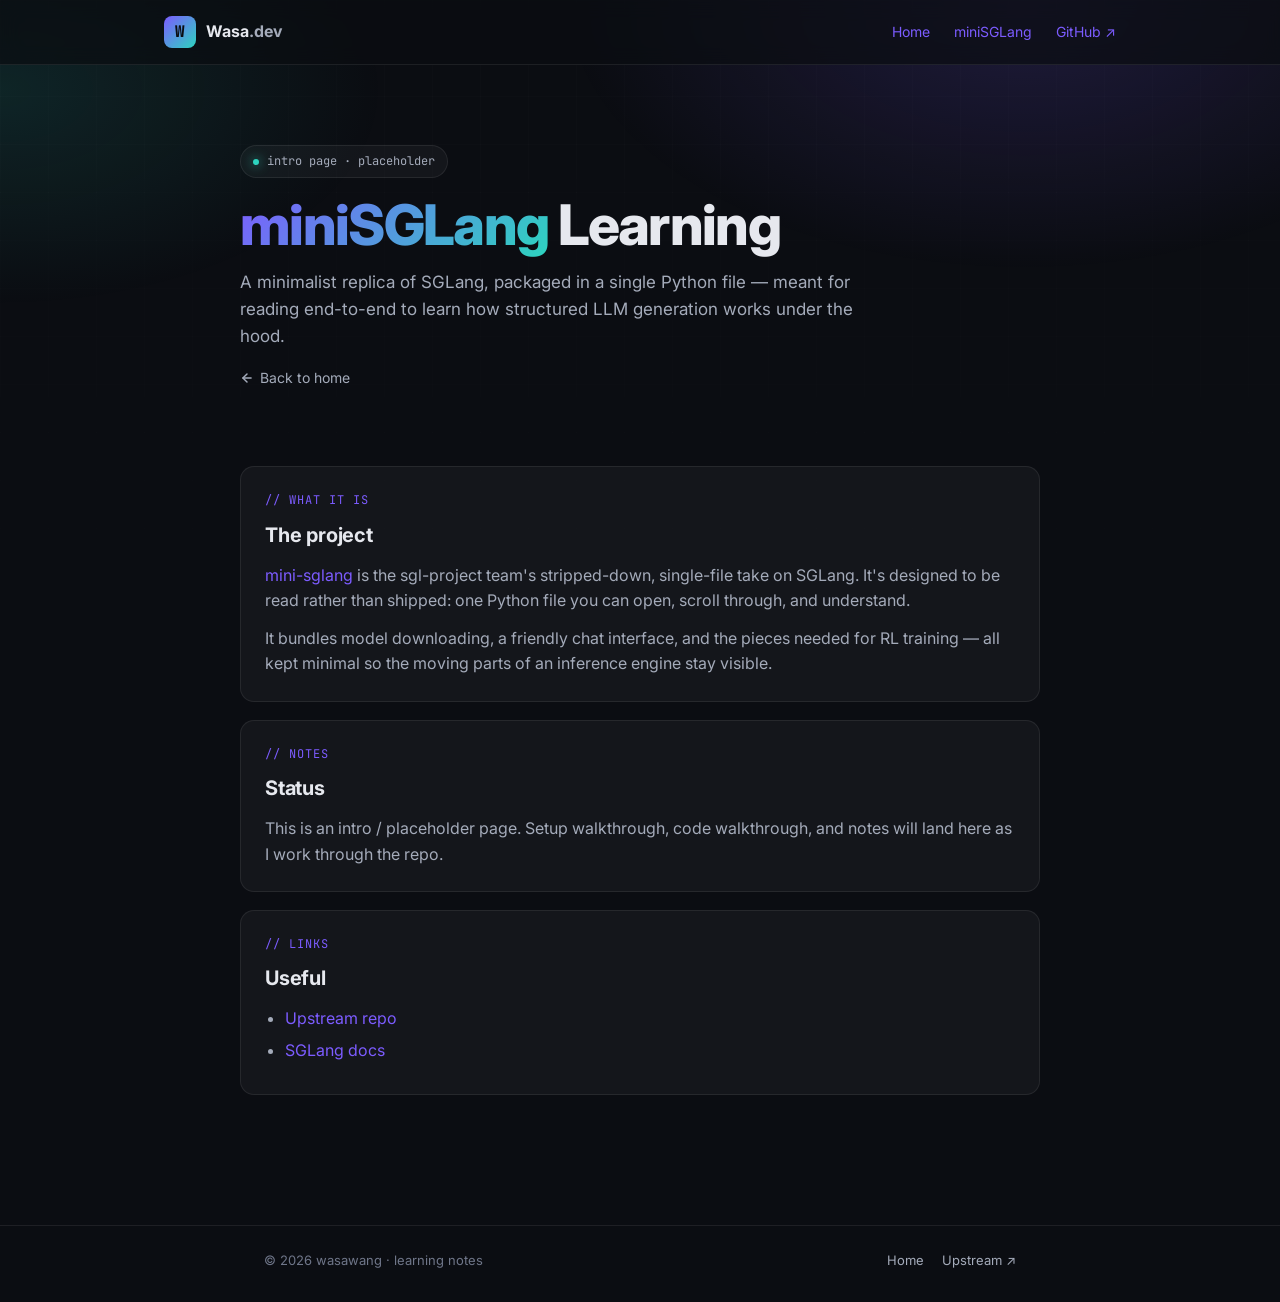
==== miniSGLangLearning/index.html @ 6dee2a1f "add the welcome page Co-Authored-By: Claude Code <noreply@anthropic.com>" ====
<!DOCTYPE html>
<html lang="en">
<head>
  <meta charset="UTF-8" />
  <meta name="viewport" content="width=device-width, initial-scale=1.0" />
  <title>miniSGLang Learning · Wasa's Playground</title>
  <meta name="description" content="A short intro to miniSGLang — a minimalist replica of SGLang for learning the internals of structured LLM generation." />
  <link rel="preconnect" href="https://fonts.googleapis.com">
  <link rel="preconnect" href="https://fonts.gstatic.com" crossorigin>
  <link href="https://fonts.googleapis.com/css2?family=Inter:wght@400;500;600;700;800&family=JetBrains+Mono:wght@400;600&display=swap" rel="stylesheet">
  <style>
    :root {
      --bg: #0b0d12;
      --bg-soft: #11141b;
      --surface: rgba(255, 255, 255, 0.04);
      --border: rgba(255, 255, 255, 0.08);
      --text: #e6e8ee;
      --text-dim: #a4abba;
      --muted: #6f7689;
      --accent: #7c5cff;
      --accent-2: #2dd4bf;
    }
    * { box-sizing: border-box; }
    html, body { margin: 0; padding: 0; }
    body {
      font-family: 'Inter', system-ui, -apple-system, "Segoe UI", Roboto, sans-serif;
      color: var(--text);
      background: var(--bg);
      line-height: 1.6;
      -webkit-font-smoothing: antialiased;
      overflow-x: hidden;
    }
    a { color: var(--accent); text-decoration: none; }
    a:hover { text-decoration: underline; }

    .bg-glow {
      position: fixed;
      inset: 0;
      z-index: -1;
      pointer-events: none;
      background:
        radial-gradient(60% 50% at 80% 0%, rgba(124, 92, 255, 0.18), transparent 60%),
        radial-gradient(50% 40% at 0% 10%, rgba(45, 212, 191, 0.12), transparent 60%);
    }
    .grid {
      position: fixed;
      inset: 0;
      z-index: -1;
      pointer-events: none;
      opacity: 0.4;
      mask-image: linear-gradient(180deg, black 0%, transparent 80%);
      background-image:
        linear-gradient(rgba(255,255,255,0.04) 1px, transparent 1px),
        linear-gradient(90deg, rgba(255,255,255,0.04) 1px, transparent 1px);
      background-size: 48px 48px;
    }

    nav {
      position: sticky;
      top: 0;
      z-index: 50;
      backdrop-filter: blur(10px);
      -webkit-backdrop-filter: blur(10px);
      background: rgba(11, 13, 18, 0.7);
      border-bottom: 1px solid var(--border);
    }
    .nav-inner {
      display: flex; align-items: center; justify-content: space-between;
      padding: 16px 24px; max-width: 1000px; margin: 0 auto;
    }
    .brand {
      display: flex; align-items: center; gap: 10px;
      font-weight: 700; color: var(--text);
    }
    .brand .logo {
      width: 32px; height: 32px; border-radius: 8px;
      background: linear-gradient(135deg, var(--accent), var(--accent-2));
      display: grid; place-items: center; color: #0b0d12;
      font-weight: 800; font-family: 'JetBrains Mono', monospace;
    }
    .nav-links { display: flex; gap: 24px; font-size: 14px; color: var(--text-dim); }
    .nav-links a:hover { color: var(--text); text-decoration: none; }

    .wrap { max-width: 800px; margin: 0 auto; padding: 0 24px; }

    .page-head { padding: 80px 0 32px; }
    .badge {
      display: inline-flex; align-items: center; gap: 8px;
      padding: 6px 12px; border: 1px solid var(--border);
      border-radius: 999px; background: var(--surface);
      font-size: 12px; color: var(--text-dim);
      font-family: 'JetBrains Mono', monospace;
    }
    .badge .dot {
      width: 6px; height: 6px; border-radius: 999px;
      background: var(--accent-2);
      box-shadow: 0 0 12px var(--accent-2);
    }
    h1.title {
      font-size: clamp(36px, 5vw, 56px);
      line-height: 1.05; letter-spacing: -0.03em;
      font-weight: 800; margin: 18px 0 14px;
    }
    h1.title .grad {
      background: linear-gradient(135deg, var(--accent) 0%, var(--accent-2) 100%);
      -webkit-background-clip: text; background-clip: text; color: transparent;
    }
    .subtitle {
      font-size: 17px; color: var(--text-dim);
      max-width: 640px; margin: 0;
    }

    .content { padding: 24px 0 64px; }
    .card {
      padding: 24px;
      border-radius: 14px;
      background: var(--surface);
      border: 1px solid var(--border);
      margin: 18px 0;
    }
    .card h2 {
      margin: 0 0 12px;
      font-size: 20px; letter-spacing: -0.01em;
    }
    .card p { margin: 0 0 12px; color: var(--text-dim); }
    .card p:last-child { margin-bottom: 0; }
    .card ul { margin: 0; padding-left: 20px; color: var(--text-dim); }
    .card li { margin: 6px 0; }

    .kicker {
      font-family: 'JetBrains Mono', monospace;
      font-size: 12px; color: var(--accent);
      letter-spacing: 0.08em; text-transform: uppercase;
    }

    .back-link {
      display: inline-flex; align-items: center; gap: 6px;
      margin-top: 16px;
      font-size: 14px; color: var(--text-dim);
    }
    .back-link:hover { color: var(--text); text-decoration: none; }

    footer {
      margin-top: 48px;
      border-top: 1px solid var(--border);
      padding: 24px 0 32px;
      color: var(--muted);
      font-size: 13px;
    }
    .footer-inner {
      display: flex; align-items: center; justify-content: space-between;
      gap: 16px; flex-wrap: wrap;
    }
    .footer-links { display: flex; gap: 18px; }
    .footer-links a { color: var(--text-dim); }
    .footer-links a:hover { color: var(--text); text-decoration: none; }
  </style>
</head>
<body>
  <div class="bg-glow"></div>
  <div class="grid"></div>

  <nav>
    <div class="nav-inner">
      <a href="../index.html" class="brand">
        <span class="logo">W</span>
        <span>Wasa<span style="color:var(--text-dim)">.dev</span></span>
      </a>
      <div class="nav-links">
        <a href="../index.html">Home</a>
        <a href="./index.html">miniSGLang</a>
        <a href="https://github.com/sgl-project/mini-sglang" target="_blank" rel="noopener">GitHub ↗</a>
      </div>
    </div>
  </nav>

  <header class="wrap page-head">
    <span class="badge"><span class="dot"></span> intro page · placeholder</span>
    <h1 class="title">
      <span class="grad">miniSGLang</span> Learning
    </h1>
    <p class="subtitle">
      A minimalist replica of SGLang, packaged in a single Python file — meant for reading end-to-end to learn how structured LLM generation works under the hood.
    </p>
    <a href="../index.html" class="back-link">
      <svg width="14" height="14" viewBox="0 0 24 24" fill="none" stroke="currentColor" stroke-width="2.5" stroke-linecap="round" stroke-linejoin="round"><path d="m12 19-7-7 7-7"/><path d="M19 12H5"/></svg>
      Back to home
    </a>
  </header>

  <main class="wrap content">
    <div class="card">
      <div class="kicker">// what it is</div>
      <h2 style="margin-top: 8px;">The project</h2>
      <p>
        <a href="https://github.com/sgl-project/mini-sglang" target="_blank" rel="noopener">mini-sglang</a> is the sgl-project team's stripped-down, single-file take on SGLang. It's designed to be read rather than shipped: one Python file you can open, scroll through, and understand.
      </p>
      <p>
        It bundles model downloading, a friendly chat interface, and the pieces needed for RL training — all kept minimal so the moving parts of an inference engine stay visible.
      </p>
    </div>

    <div class="card">
      <div class="kicker">// notes</div>
      <h2 style="margin-top: 8px;">Status</h2>
      <p>
        This is an intro / placeholder page. Setup walkthrough, code walkthrough, and notes will land here as I work through the repo.
      </p>
    </div>

    <div class="card">
      <div class="kicker">// links</div>
      <h2 style="margin-top: 8px;">Useful</h2>
      <ul>
        <li><a href="https://github.com/sgl-project/mini-sglang" target="_blank" rel="noopener">Upstream repo</a></li>
        <li><a href="https://docs.sglang.ai/" target="_blank" rel="noopener">SGLang docs</a></li>
      </ul>
    </div>
  </main>

  <footer>
    <div class="wrap footer-inner">
      <div>© <span id="year"></span> wasawang · learning notes</div>
      <div class="footer-links">
        <a href="../index.html">Home</a>
        <a href="https://github.com/sgl-project/mini-sglang" target="_blank" rel="noopener">Upstream ↗</a>
      </div>
    </div>
  </footer>

  <script>
    document.getElementById('year').textContent = new Date().getFullYear();
  </script>
</body>
</html>
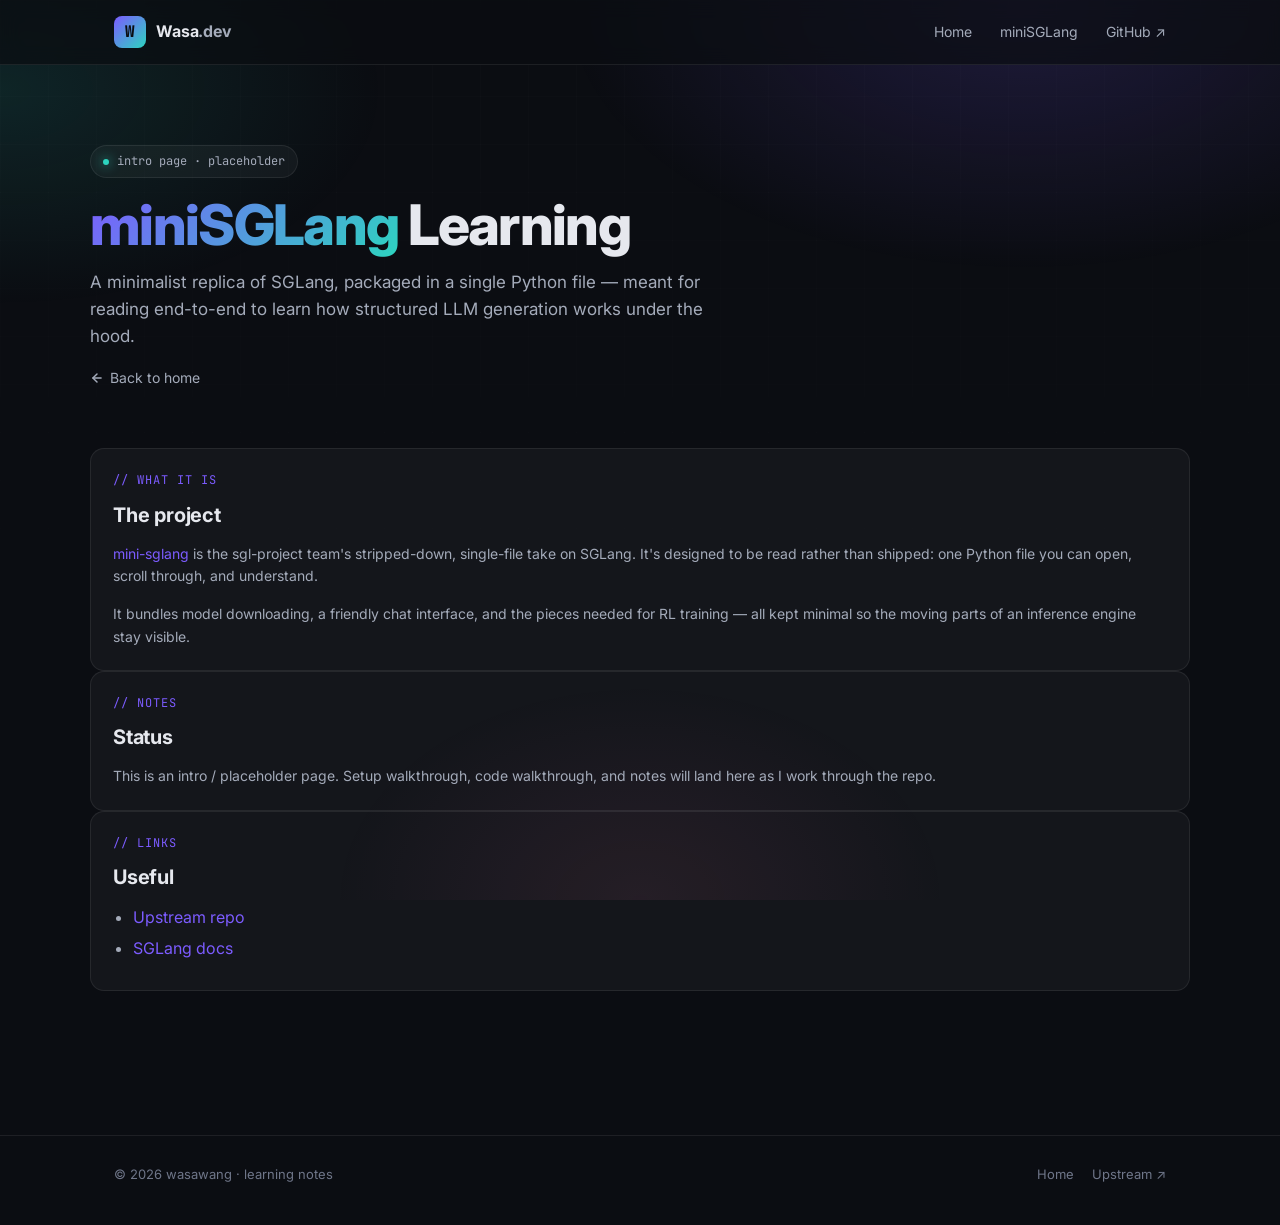
==== commit a554c376: "add the welcome page 2" ====
--- a/miniSGLangLearning/index.html
+++ b/miniSGLangLearning/index.html
@@ -8,153 +8,7 @@
   <link rel="preconnect" href="https://fonts.googleapis.com">
   <link rel="preconnect" href="https://fonts.gstatic.com" crossorigin>
   <link href="https://fonts.googleapis.com/css2?family=Inter:wght@400;500;600;700;800&family=JetBrains+Mono:wght@400;600&display=swap" rel="stylesheet">
-  <style>
-    :root {
-      --bg: #0b0d12;
-      --bg-soft: #11141b;
-      --surface: rgba(255, 255, 255, 0.04);
-      --border: rgba(255, 255, 255, 0.08);
-      --text: #e6e8ee;
-      --text-dim: #a4abba;
-      --muted: #6f7689;
-      --accent: #7c5cff;
-      --accent-2: #2dd4bf;
-    }
-    * { box-sizing: border-box; }
-    html, body { margin: 0; padding: 0; }
-    body {
-      font-family: 'Inter', system-ui, -apple-system, "Segoe UI", Roboto, sans-serif;
-      color: var(--text);
-      background: var(--bg);
-      line-height: 1.6;
-      -webkit-font-smoothing: antialiased;
-      overflow-x: hidden;
-    }
-    a { color: var(--accent); text-decoration: none; }
-    a:hover { text-decoration: underline; }
-
-    .bg-glow {
-      position: fixed;
-      inset: 0;
-      z-index: -1;
-      pointer-events: none;
-      background:
-        radial-gradient(60% 50% at 80% 0%, rgba(124, 92, 255, 0.18), transparent 60%),
-        radial-gradient(50% 40% at 0% 10%, rgba(45, 212, 191, 0.12), transparent 60%);
-    }
-    .grid {
-      position: fixed;
-      inset: 0;
-      z-index: -1;
-      pointer-events: none;
-      opacity: 0.4;
-      mask-image: linear-gradient(180deg, black 0%, transparent 80%);
-      background-image:
-        linear-gradient(rgba(255,255,255,0.04) 1px, transparent 1px),
-        linear-gradient(90deg, rgba(255,255,255,0.04) 1px, transparent 1px);
-      background-size: 48px 48px;
-    }
-
-    nav {
-      position: sticky;
-      top: 0;
-      z-index: 50;
-      backdrop-filter: blur(10px);
-      -webkit-backdrop-filter: blur(10px);
-      background: rgba(11, 13, 18, 0.7);
-      border-bottom: 1px solid var(--border);
-    }
-    .nav-inner {
-      display: flex; align-items: center; justify-content: space-between;
-      padding: 16px 24px; max-width: 1000px; margin: 0 auto;
-    }
-    .brand {
-      display: flex; align-items: center; gap: 10px;
-      font-weight: 700; color: var(--text);
-    }
-    .brand .logo {
-      width: 32px; height: 32px; border-radius: 8px;
-      background: linear-gradient(135deg, var(--accent), var(--accent-2));
-      display: grid; place-items: center; color: #0b0d12;
-      font-weight: 800; font-family: 'JetBrains Mono', monospace;
-    }
-    .nav-links { display: flex; gap: 24px; font-size: 14px; color: var(--text-dim); }
-    .nav-links a:hover { color: var(--text); text-decoration: none; }
-
-    .wrap { max-width: 800px; margin: 0 auto; padding: 0 24px; }
-
-    .page-head { padding: 80px 0 32px; }
-    .badge {
-      display: inline-flex; align-items: center; gap: 8px;
-      padding: 6px 12px; border: 1px solid var(--border);
-      border-radius: 999px; background: var(--surface);
-      font-size: 12px; color: var(--text-dim);
-      font-family: 'JetBrains Mono', monospace;
-    }
-    .badge .dot {
-      width: 6px; height: 6px; border-radius: 999px;
-      background: var(--accent-2);
-      box-shadow: 0 0 12px var(--accent-2);
-    }
-    h1.title {
-      font-size: clamp(36px, 5vw, 56px);
-      line-height: 1.05; letter-spacing: -0.03em;
-      font-weight: 800; margin: 18px 0 14px;
-    }
-    h1.title .grad {
-      background: linear-gradient(135deg, var(--accent) 0%, var(--accent-2) 100%);
-      -webkit-background-clip: text; background-clip: text; color: transparent;
-    }
-    .subtitle {
-      font-size: 17px; color: var(--text-dim);
-      max-width: 640px; margin: 0;
-    }
-
-    .content { padding: 24px 0 64px; }
-    .card {
-      padding: 24px;
-      border-radius: 14px;
-      background: var(--surface);
-      border: 1px solid var(--border);
-      margin: 18px 0;
-    }
-    .card h2 {
-      margin: 0 0 12px;
-      font-size: 20px; letter-spacing: -0.01em;
-    }
-    .card p { margin: 0 0 12px; color: var(--text-dim); }
-    .card p:last-child { margin-bottom: 0; }
-    .card ul { margin: 0; padding-left: 20px; color: var(--text-dim); }
-    .card li { margin: 6px 0; }
-
-    .kicker {
-      font-family: 'JetBrains Mono', monospace;
-      font-size: 12px; color: var(--accent);
-      letter-spacing: 0.08em; text-transform: uppercase;
-    }
-
-    .back-link {
-      display: inline-flex; align-items: center; gap: 6px;
-      margin-top: 16px;
-      font-size: 14px; color: var(--text-dim);
-    }
-    .back-link:hover { color: var(--text); text-decoration: none; }
-
-    footer {
-      margin-top: 48px;
-      border-top: 1px solid var(--border);
-      padding: 24px 0 32px;
-      color: var(--muted);
-      font-size: 13px;
-    }
-    .footer-inner {
-      display: flex; align-items: center; justify-content: space-between;
-      gap: 16px; flex-wrap: wrap;
-    }
-    .footer-links { display: flex; gap: 18px; }
-    .footer-links a { color: var(--text-dim); }
-    .footer-links a:hover { color: var(--text); text-decoration: none; }
-  </style>
+  <link rel="stylesheet" href="../style.css">
 </head>
 <body>
   <div class="bg-glow"></div>
--- a/style.css
+++ b/style.css
@@ -0,0 +1,426 @@
+/* ============================================================
+   Wasa Playground — site-wide stylesheet
+   Linked from:
+     - index.html  (./style.css)
+     - miniSGLangLearning/index.html  (../style.css)
+   ============================================================ */
+
+/* ---------- 1. Theme tokens & reset ---------- */
+:root {
+  --bg: #0b0d12;
+  --bg-soft: #11141b;
+  --surface: rgba(255, 255, 255, 0.04);
+  --border: rgba(255, 255, 255, 0.08);
+  --text: #e6e8ee;
+  --text-dim: #a4abba;
+  --muted: #6f7689;
+  --accent: #7c5cff;
+  --accent-2: #2dd4bf;
+  --accent-3: #f472b6;
+  --shadow: 0 20px 60px -20px rgba(124, 92, 255, 0.35);
+}
+
+* { box-sizing: border-box; }
+html, body { margin: 0; padding: 0; }
+
+body {
+  font-family: 'Inter', system-ui, -apple-system, "Segoe UI", Roboto, "Helvetica Neue", Arial, sans-serif;
+  color: var(--text);
+  background: var(--bg);
+  line-height: 1.6;
+  -webkit-font-smoothing: antialiased;
+  text-rendering: optimizeLegibility;
+  overflow-x: hidden;
+}
+
+a { color: inherit; text-decoration: none; }
+
+/* ---------- 2. Background layers ---------- */
+.bg-glow {
+  position: fixed;
+  inset: 0;
+  z-index: -1;
+  pointer-events: none;
+  background:
+    radial-gradient(60% 50% at 80% 0%, rgba(124, 92, 255, 0.18), transparent 60%),
+    radial-gradient(50% 40% at 0% 10%, rgba(45, 212, 191, 0.12), transparent 60%),
+    radial-gradient(40% 40% at 50% 100%, rgba(244, 114, 182, 0.08), transparent 60%);
+}
+.grid {
+  position: fixed;
+  inset: 0;
+  z-index: -1;
+  pointer-events: none;
+  opacity: 0.4;
+  mask-image: linear-gradient(180deg, black 0%, transparent 80%);
+  background-image:
+    linear-gradient(rgba(255,255,255,0.04) 1px, transparent 1px),
+    linear-gradient(90deg, rgba(255,255,255,0.04) 1px, transparent 1px);
+  background-size: 48px 48px;
+}
+
+/* ---------- 3. Layout primitives ---------- */
+.wrap {
+  max-width: 1100px;
+  margin: 0 auto;
+  padding: 0 24px;
+}
+
+/* ---------- 4. Nav ---------- */
+nav {
+  position: sticky;
+  top: 0;
+  z-index: 50;
+  backdrop-filter: blur(10px);
+  -webkit-backdrop-filter: blur(10px);
+  background: rgba(11, 13, 18, 0.7);
+  border-bottom: 1px solid var(--border);
+}
+.nav-inner {
+  display: flex;
+  align-items: center;
+  justify-content: space-between;
+  padding: 16px 24px;
+  max-width: 1100px;
+  margin: 0 auto;
+}
+.brand {
+  display: flex;
+  align-items: center;
+  gap: 10px;
+  font-weight: 700;
+  letter-spacing: -0.01em;
+  color: var(--text);
+}
+.brand .logo {
+  width: 32px;
+  height: 32px;
+  border-radius: 8px;
+  background: linear-gradient(135deg, var(--accent), var(--accent-2));
+  display: grid;
+  place-items: center;
+  color: #0b0d12;
+  font-weight: 800;
+  font-family: 'JetBrains Mono', monospace;
+  box-shadow: var(--shadow);
+}
+.nav-links {
+  display: flex;
+  gap: 28px;
+  font-size: 14px;
+  color: var(--text-dim);
+}
+.nav-links a { transition: color 0.2s ease; }
+.nav-links a:hover { color: var(--text); text-decoration: none; }
+
+/* ---------- 5. Typography utilities ---------- */
+.badge {
+  display: inline-flex;
+  align-items: center;
+  gap: 8px;
+  padding: 6px 12px;
+  border: 1px solid var(--border);
+  border-radius: 999px;
+  background: var(--surface);
+  font-size: 12px;
+  color: var(--text-dim);
+  font-family: 'JetBrains Mono', monospace;
+}
+.badge .dot {
+  width: 6px;
+  height: 6px;
+  border-radius: 999px;
+  background: var(--accent-2);
+  box-shadow: 0 0 12px var(--accent-2);
+}
+.kicker {
+  font-family: 'JetBrains Mono', monospace;
+  font-size: 12px;
+  color: var(--accent);
+  letter-spacing: 0.08em;
+  text-transform: uppercase;
+}
+
+/* ---------- 6. Headlines & lede ---------- */
+h1.headline {
+  font-size: clamp(40px, 6vw, 68px);
+  line-height: 1.05;
+  letter-spacing: -0.03em;
+  font-weight: 800;
+  margin: 18px 0 18px;
+  max-width: 900px;
+}
+h1.headline .grad {
+  background: linear-gradient(135deg, var(--accent) 0%, var(--accent-2) 50%, var(--accent-3) 100%);
+  -webkit-background-clip: text;
+  background-clip: text;
+  color: transparent;
+}
+p.lede {
+  font-size: 18px;
+  color: var(--text-dim);
+  max-width: 680px;
+  margin: 0 0 32px;
+}
+
+h1.title {
+  font-size: clamp(36px, 5vw, 56px);
+  line-height: 1.05;
+  letter-spacing: -0.03em;
+  font-weight: 800;
+  margin: 18px 0 14px;
+}
+h1.title .grad {
+  background: linear-gradient(135deg, var(--accent) 0%, var(--accent-2) 100%);
+  -webkit-background-clip: text;
+  background-clip: text;
+  color: transparent;
+}
+.subtitle {
+  font-size: 17px;
+  color: var(--text-dim);
+  max-width: 640px;
+  margin: 0;
+}
+
+/* Page-level frames (miniSGLang) */
+.page-head { padding: 80px 0 32px; }
+.content { padding: 24px 0 64px; }
+
+/* Hero (home) */
+.hero { padding: 96px 0 64px; position: relative; }
+
+/* ---------- 7. CTAs & buttons ---------- */
+.cta-row {
+  display: flex;
+  gap: 12px;
+  flex-wrap: wrap;
+}
+.btn {
+  display: inline-flex;
+  align-items: center;
+  gap: 8px;
+  padding: 12px 18px;
+  border-radius: 10px;
+  font-weight: 600;
+  font-size: 14px;
+  border: 1px solid transparent;
+  transition: transform 0.15s ease, background 0.2s ease, border-color 0.2s ease;
+}
+.btn:hover { transform: translateY(-1px); }
+.btn-primary {
+  background: linear-gradient(135deg, var(--accent), #5b3df0);
+  color: white;
+  box-shadow: var(--shadow);
+}
+.btn-ghost {
+  background: var(--surface);
+  border-color: var(--border);
+  color: var(--text);
+}
+.btn-ghost:hover { border-color: rgba(255,255,255,0.2); }
+
+.back-link {
+  display: inline-flex;
+  align-items: center;
+  gap: 6px;
+  margin-top: 16px;
+  font-size: 14px;
+  color: var(--text-dim);
+}
+.back-link:hover { color: var(--text); text-decoration: none; }
+
+/* ---------- 8. Stats strip ---------- */
+.stats {
+  display: grid;
+  grid-template-columns: repeat(3, 1fr);
+  gap: 16px;
+  margin-top: 56px;
+  padding-top: 32px;
+  border-top: 1px solid var(--border);
+}
+.stat .num {
+  font-size: 28px;
+  font-weight: 700;
+  letter-spacing: -0.02em;
+}
+.stat .label {
+  font-size: 13px;
+  color: var(--muted);
+  margin-top: 4px;
+}
+
+/* ---------- 9. Sections ---------- */
+section { padding: 56px 0; }
+.section-head {
+  display: flex;
+  align-items: end;
+  justify-content: space-between;
+  gap: 24px;
+  margin-bottom: 28px;
+}
+.section-head h2 {
+  font-size: 28px;
+  letter-spacing: -0.02em;
+  margin: 0 0 4px;
+}
+.section-head p {
+  color: var(--text-dim);
+  margin: 0;
+  font-size: 15px;
+}
+
+/* ---------- 10. Cards ---------- */
+.cards {
+  display: grid;
+  grid-template-columns: repeat(auto-fit, minmax(280px, 1fr));
+  gap: 18px;
+}
+.card {
+  position: relative;
+  padding: 22px;
+  border-radius: 14px;
+  background: var(--surface);
+  border: 1px solid var(--border);
+  transition: transform 0.2s ease, border-color 0.2s ease, background 0.2s ease;
+  overflow: hidden;
+}
+.card::before {
+  content: "";
+  position: absolute;
+  inset: 0;
+  background: linear-gradient(135deg, transparent, rgba(124,92,255,0.06));
+  opacity: 0;
+  transition: opacity 0.3s ease;
+  pointer-events: none;
+}
+.card:hover {
+  transform: translateY(-3px);
+  border-color: rgba(124, 92, 255, 0.35);
+}
+.card:hover::before { opacity: 1; }
+
+.card .icon {
+  width: 40px;
+  height: 40px;
+  display: grid;
+  place-items: center;
+  border-radius: 10px;
+  background: rgba(124, 92, 255, 0.12);
+  color: var(--accent);
+  font-size: 20px;
+  margin-bottom: 14px;
+  font-family: 'JetBrains Mono', monospace;
+  font-weight: 700;
+}
+.card h2 {
+  margin: 0 0 12px;
+  font-size: 20px;
+  letter-spacing: -0.01em;
+}
+.card h3 {
+  margin: 0 0 8px;
+  font-size: 17px;
+  letter-spacing: -0.01em;
+}
+.card p {
+  margin: 0 0 16px;
+  color: var(--text-dim);
+  font-size: 14px;
+}
+.card p:last-child { margin-bottom: 0; }
+.card ul {
+  margin: 0;
+  padding-left: 20px;
+  color: var(--text-dim);
+}
+.card li { margin: 6px 0; }
+
+.card .meta {
+  display: flex;
+  gap: 8px;
+  flex-wrap: wrap;
+  margin-bottom: 14px;
+}
+.tag {
+  font-size: 11px;
+  padding: 3px 8px;
+  border-radius: 999px;
+  background: rgba(255,255,255,0.05);
+  color: var(--text-dim);
+  font-family: 'JetBrains Mono', monospace;
+}
+.card .arrow {
+  display: inline-flex;
+  align-items: center;
+  gap: 6px;
+  font-size: 13px;
+  color: var(--accent);
+  font-weight: 600;
+}
+.card .arrow svg { transition: transform 0.2s ease; }
+.card:hover .arrow svg { transform: translateX(3px); }
+
+/* Accent variants on card icons/arrows (home) */
+.card.t-accent-2 .icon { background: rgba(45, 212, 191, 0.12); color: var(--accent-2); }
+.card.t-accent-2 .arrow { color: var(--accent-2); }
+.card.t-accent-3 .icon { background: rgba(244, 114, 182, 0.12); color: var(--accent-3); }
+.card.t-accent-3 .arrow { color: var(--accent-3); }
+
+/* Home CTA strip */
+.cta-strip {
+  margin-top: 32px;
+  padding: 28px;
+  border-radius: 16px;
+  border: 1px solid var(--border);
+  background: linear-gradient(135deg, rgba(124,92,255,0.1), rgba(45,212,191,0.06));
+  display: flex;
+  align-items: center;
+  justify-content: space-between;
+  gap: 24px;
+  flex-wrap: wrap;
+}
+.cta-strip h3 {
+  margin: 0 0 4px;
+  font-size: 18px;
+  letter-spacing: -0.01em;
+}
+.cta-strip p { margin: 0; color: var(--text-dim); font-size: 14px; }
+
+/* miniSGLang: tint inline body links */
+.content a { color: var(--accent); }
+.content a:hover { text-decoration: underline; }
+
+/* ---------- 11. Footer ---------- */
+footer {
+  margin-top: 80px;
+  border-top: 1px solid var(--border);
+  padding: 28px 0 40px;
+  color: var(--muted);
+  font-size: 13px;
+}
+.footer-inner {
+  display: flex;
+  align-items: center;
+  justify-content: space-between;
+  gap: 16px;
+  flex-wrap: wrap;
+}
+.footer-links { display: flex; gap: 18px; }
+.footer-links a:hover { color: var(--text); text-decoration: none; }
+
+/* ---------- 12. Reveal animation ---------- */
+.reveal {
+  opacity: 0;
+  transform: translateY(8px);
+  transition: opacity 0.6s ease, transform 0.6s ease;
+}
+.reveal.in { opacity: 1; transform: none; }
+
+/* ---------- 13. Responsive ---------- */
+@media (max-width: 720px) {
+  .nav-links { display: none; }
+  .hero { padding: 64px 0 32px; }
+  .stats { grid-template-columns: 1fr 1fr; }
+  .section-head { flex-direction: column; align-items: flex-start; }
+}
